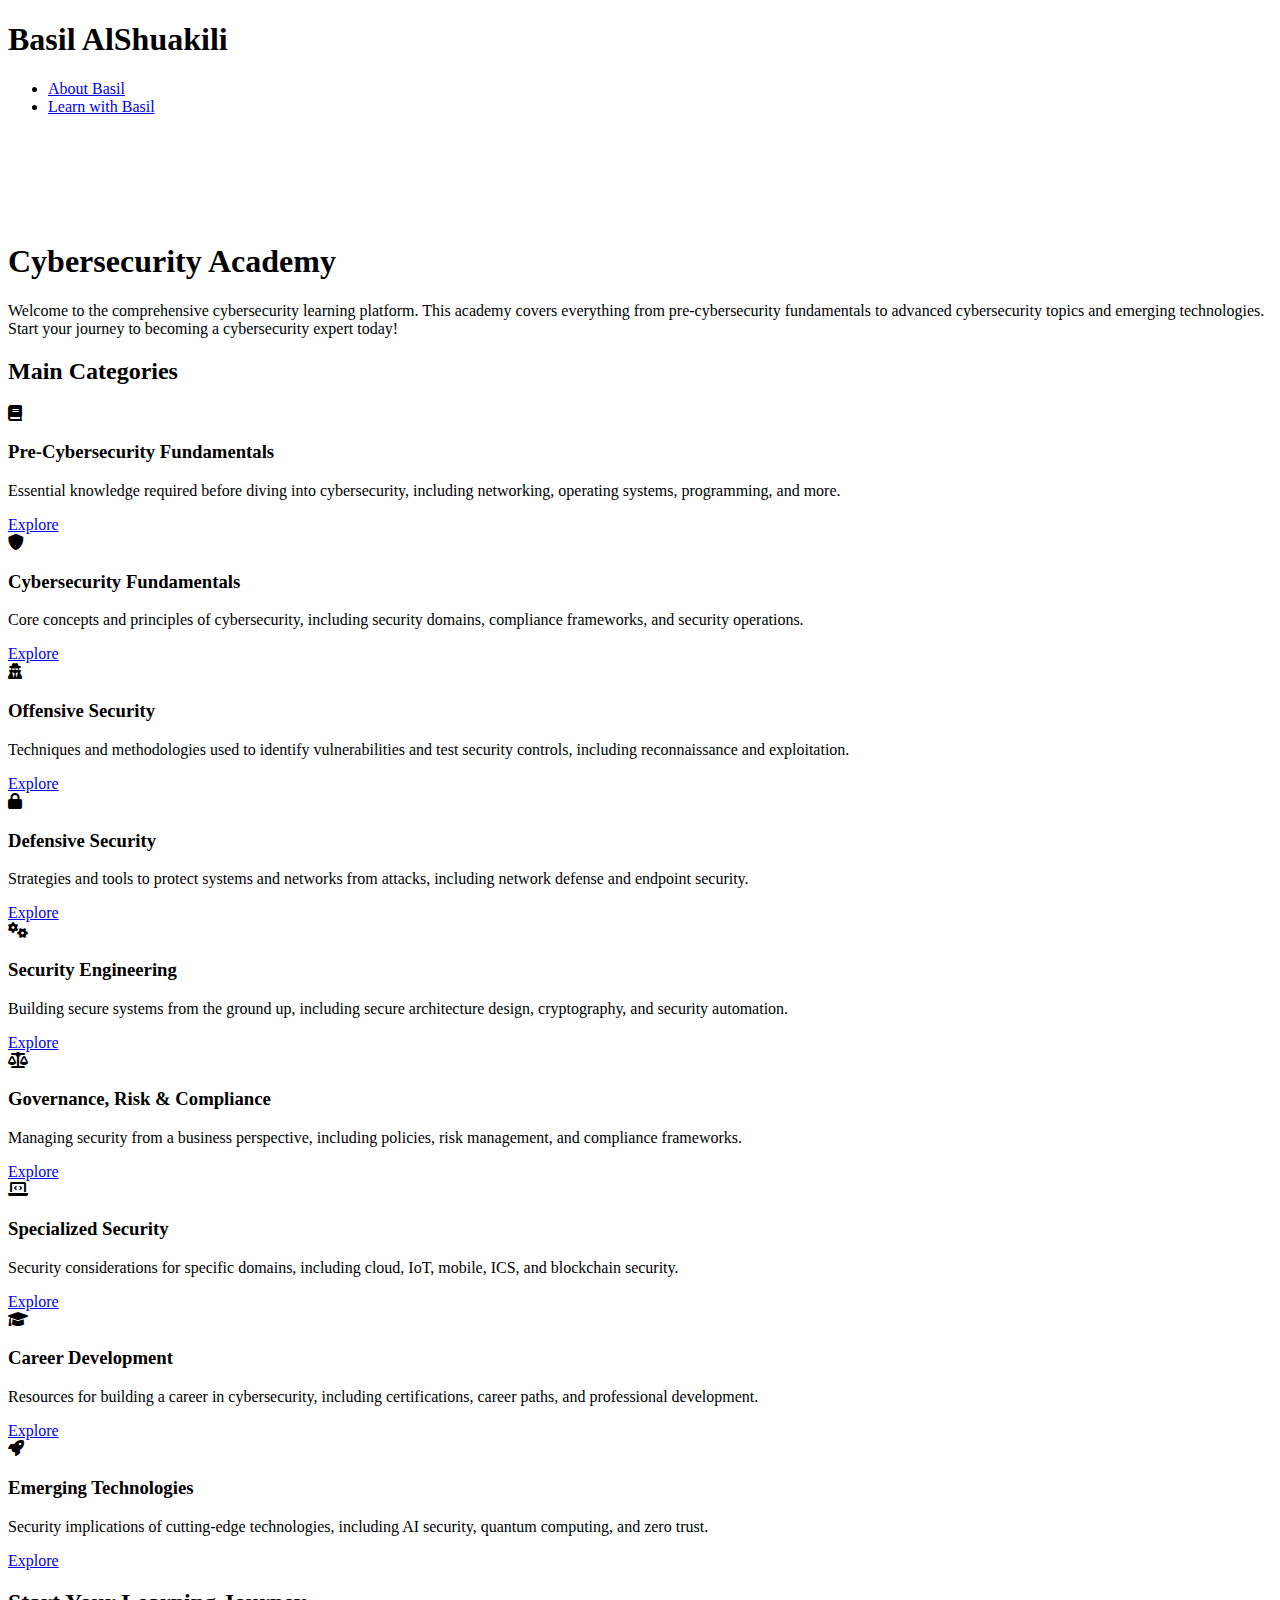
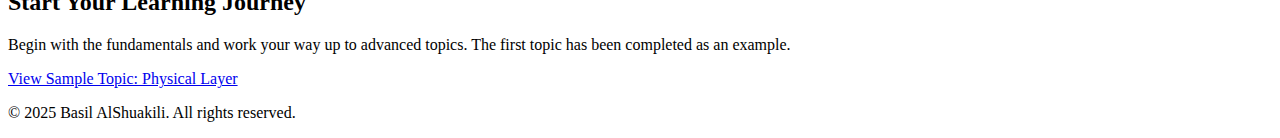
==== content/index.html @ eeabe6f6 "Update index.html" ====
<!DOCTYPE html>
<html lang="en">
<head>
    <meta charset="UTF-8">
    <meta name="viewport" content="width=device-width, initial-scale=1.0">
    <title>Learn with Basil - Cybersecurity Academy</title>
    <link rel="stylesheet" href="css/style.css">
    <link rel="stylesheet" href="https://cdnjs.cloudflare.com/ajax/libs/font-awesome/6.0.0-beta3/css/all.min.css">
</head>
<body>
    <header>
        <div class="container">
            <div class="logo">
                <h1>Basil <span>AlShuakili</span></h1>
            </div>
            <nav>
                <ul class="menu">
                    <li><a href="index.html">About Basil</a></li>
                    <li><a href="learn.html" class="active">Learn with Basil</a></li>
                </ul>
                <div class="hamburger">
                    <span></span>
                    <span></span>
                    <span></span>
                </div>
            </nav>
        </div>
    </header>

    <div class="content-area" style="margin-left: 0; padding-top: 90px;">
        <div class="content-section active">
            <h1>Cybersecurity Academy</h1>
            
            <div class="content-intro">
                <p>Welcome to the comprehensive cybersecurity learning platform. This academy covers everything from pre-cybersecurity fundamentals to advanced cybersecurity topics and emerging technologies. Start your journey to becoming a cybersecurity expert today!</p>
            </div>
            
            <div class="content-section-inner">
                <h2>Main Categories</h2>
                <div class="features-grid">
                    <div class="feature-card">
                        <div class="feature-icon">
                            <i class="fas fa-book"></i>
                        </div>
                        <h3>Pre-Cybersecurity Fundamentals</h3>
                        <p>Essential knowledge required before diving into cybersecurity, including networking, operating systems, programming, and more.</p>
                        <a href="content/pre-cybersecurity/index.html" class="btn primary">Explore</a>
                    </div>
                    
                    <div class="feature-card">
                        <div class="feature-icon">
                            <i class="fas fa-shield-alt"></i>
                        </div>
                        <h3>Cybersecurity Fundamentals</h3>
                        <p>Core concepts and principles of cybersecurity, including security domains, compliance frameworks, and security operations.</p>
                        <a href="content/cybersecurity-fundamentals/index.html" class="btn primary">Explore</a>
                    </div>
                    
                    <div class="feature-card">
                        <div class="feature-icon">
                            <i class="fas fa-user-secret"></i>
                        </div>
                        <h3>Offensive Security</h3>
                        <p>Techniques and methodologies used to identify vulnerabilities and test security controls, including reconnaissance and exploitation.</p>
                        <a href="content/offensive-security/index.html" class="btn primary">Explore</a>
                    </div>
                    
                    <div class="feature-card">
                        <div class="feature-icon">
                            <i class="fas fa-lock"></i>
                        </div>
                        <h3>Defensive Security</h3>
                        <p>Strategies and tools to protect systems and networks from attacks, including network defense and endpoint security.</p>
                        <a href="content/defensive-security/index.html" class="btn primary">Explore</a>
                    </div>
                    
                    <div class="feature-card">
                        <div class="feature-icon">
                            <i class="fas fa-cogs"></i>
                        </div>
                        <h3>Security Engineering</h3>
                        <p>Building secure systems from the ground up, including secure architecture design, cryptography, and security automation.</p>
                        <a href="content/security-engineering/index.html" class="btn primary">Explore</a>
                    </div>
                    
                    <div class="feature-card">
                        <div class="feature-icon">
                            <i class="fas fa-balance-scale"></i>
                        </div>
                        <h3>Governance, Risk & Compliance</h3>
                        <p>Managing security from a business perspective, including policies, risk management, and compliance frameworks.</p>
                        <a href="content/governance-risk-compliance/index.html" class="btn primary">Explore</a>
                    </div>
                    
                    <div class="feature-card">
                        <div class="feature-icon">
                            <i class="fas fa-laptop-code"></i>
                        </div>
                        <h3>Specialized Security</h3>
                        <p>Security considerations for specific domains, including cloud, IoT, mobile, ICS, and blockchain security.</p>
                        <a href="content/specialized-security/index.html" class="btn primary">Explore</a>
                    </div>
                    
                    <div class="feature-card">
                        <div class="feature-icon">
                            <i class="fas fa-graduation-cap"></i>
                        </div>
                        <h3>Career Development</h3>
                        <p>Resources for building a career in cybersecurity, including certifications, career paths, and professional development.</p>
                        <a href="content/career-development/index.html" class="btn primary">Explore</a>
                    </div>
                    
                    <div class="feature-card">
                        <div class="feature-icon">
                            <i class="fas fa-rocket"></i>
                        </div>
                        <h3>Emerging Technologies</h3>
                        <p>Security implications of cutting-edge technologies, including AI security, quantum computing, and zero trust.</p>
                        <a href="content/emerging-technologies/index.html" class="btn primary">Explore</a>
                    </div>
                </div>
                
                <div class="cta-container">
                    <h2>Start Your Learning Journey</h2>
                    <p>Begin with the fundamentals and work your way up to advanced topics. The first topic has been completed as an example.</p>
                    <a href="content/pre-cybersecurity/networking/osi-model/physical-layer/index.html" class="btn primary">View Sample Topic: Physical Layer</a>
                </div>
            </div>
        </div>
    </div>

    <footer>
        <div class="container">
            <p>&copy; 2025 Basil AlShuakili. All rights reserved.</p>
        </div>
    </footer>

    <script src="js/script.js"></script>
</body>
</html>
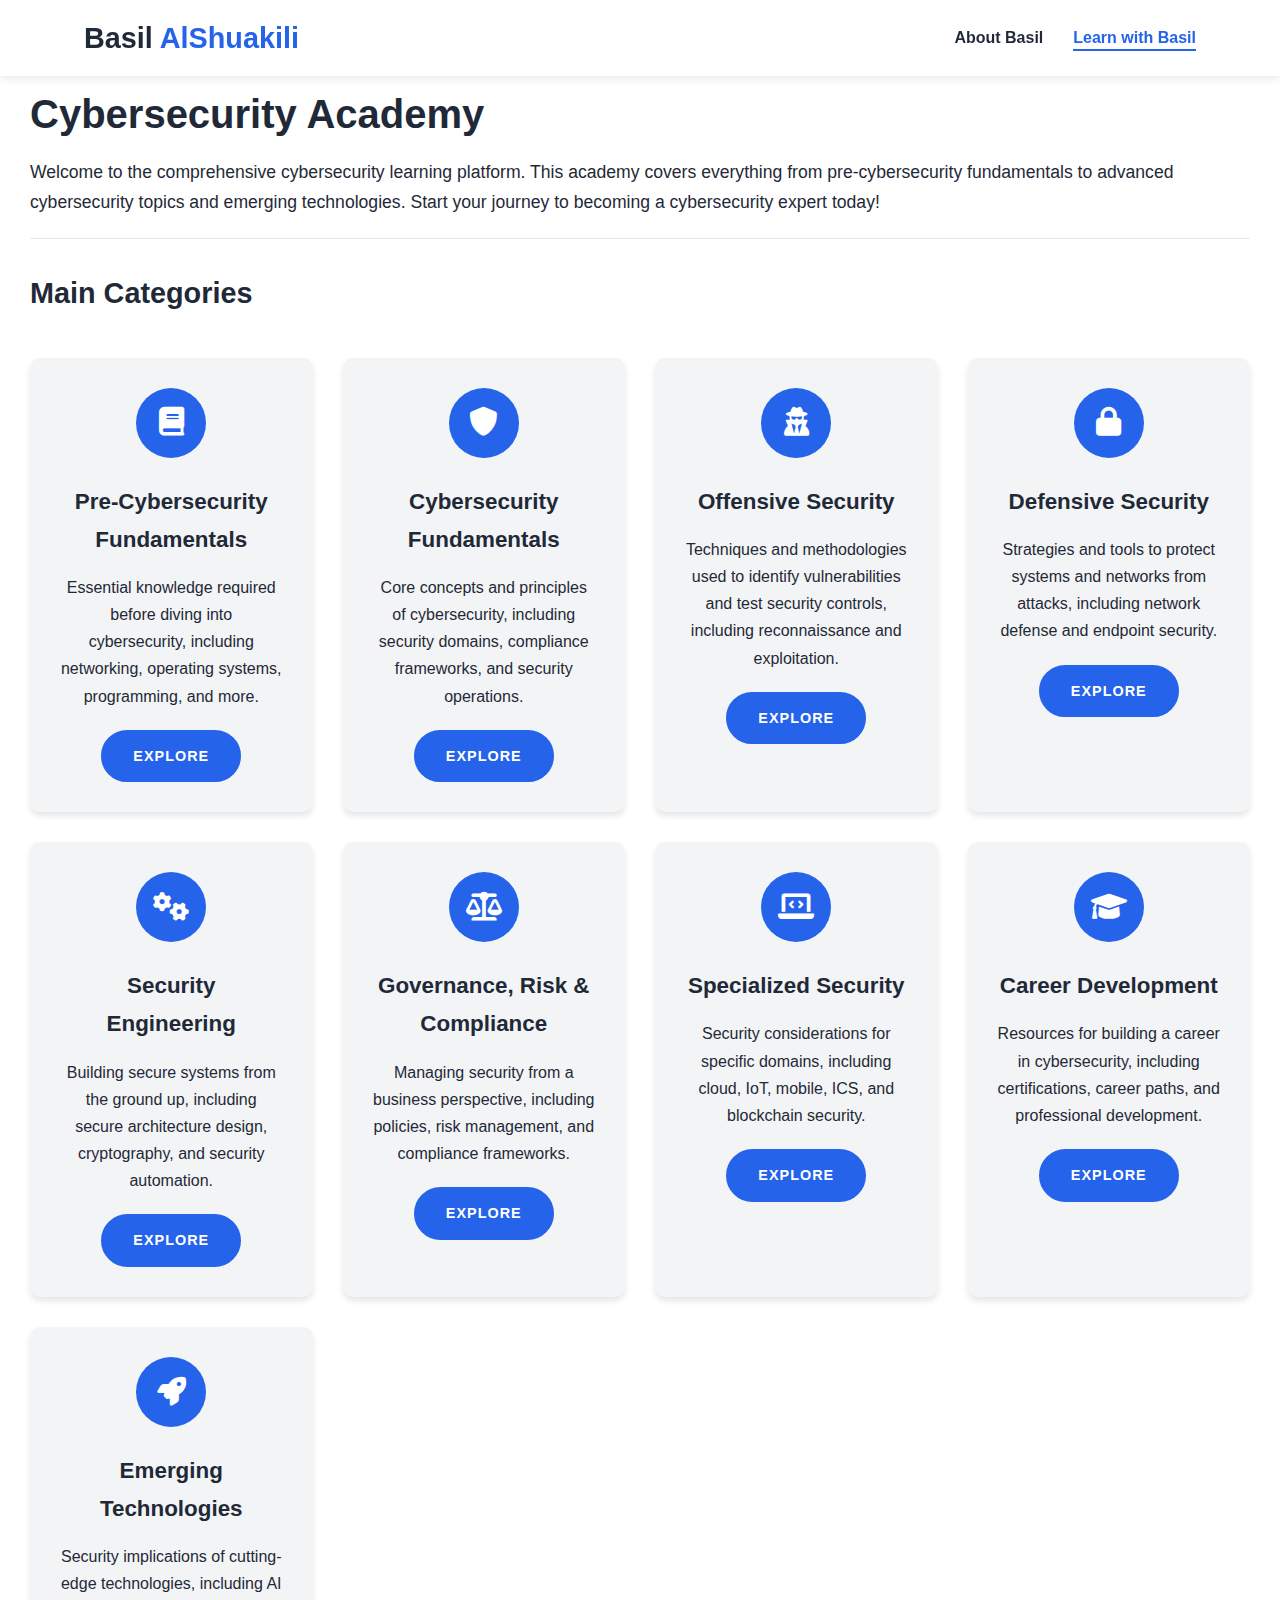
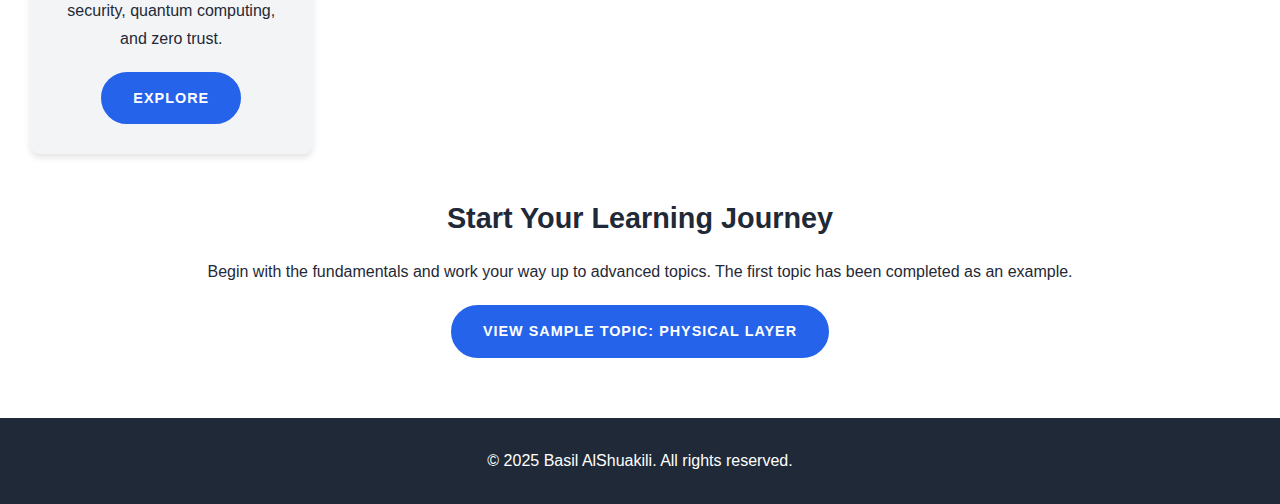
==== commit eb6f96f7: "Update index.html" ====
--- a/content/index.html
+++ b/content/index.html
@@ -4,7 +4,7 @@
     <meta charset="UTF-8">
     <meta name="viewport" content="width=device-width, initial-scale=1.0">
     <title>Learn with Basil - Cybersecurity Academy</title>
-    <link rel="stylesheet" href="css/style.css">
+    <link rel="stylesheet" href="../css/style.css">
     <link rel="stylesheet" href="https://cdnjs.cloudflare.com/ajax/libs/font-awesome/6.0.0-beta3/css/all.min.css">
 </head>
 <body>
@@ -135,6 +135,6 @@
         </div>
     </footer>
 
-    <script src="js/script.js"></script>
+    <script src="../js/script.js"></script>
 </body>
 </html>--- a/css/style.css
+++ b/css/style.css
@@ -0,0 +1,876 @@
+/* Base Styles */
+:root {
+    --primary-color: #2563eb;
+    --secondary-color: #1e40af;
+    --accent-color: #3b82f6;
+    --text-color: #1f2937;
+    --text-light: #6b7280;
+    --background-color: #ffffff;
+    --background-alt: #f3f4f6;
+    --sidebar-bg: #f8fafc;
+    --sidebar-hover: #e0e7ff;
+    --sidebar-active: #dbeafe;
+    --border-color: #e5e7eb;
+    --success-color: #10b981;
+    --info-color: #0ea5e9;
+    --warning-color: #f59e0b;
+    --danger-color: #ef4444;
+    --shadow: 0 4px 6px rgba(0, 0, 0, 0.1);
+    --transition: all 0.3s ease;
+    --mobile-menu-bg: rgba(255, 255, 255, 0.95);
+    --mobile-sidebar-bg: rgba(248, 250, 252, 0.98);
+}
+
+* {
+    margin: 0;
+    padding: 0;
+    box-sizing: border-box;
+}
+
+html {
+    scroll-behavior: smooth;
+}
+
+body {
+    font-family: 'Segoe UI', Tahoma, Geneva, Verdana, sans-serif;
+    line-height: 1.6;
+    color: var(--text-color);
+    background-color: var(--background-color);
+}
+
+.container {
+    width: 90%;
+    max-width: 1200px;
+    margin: 0 auto;
+    padding: 0 20px;
+}
+
+a {
+    text-decoration: none;
+    color: var(--primary-color);
+    transition: var(--transition);
+}
+
+ul {
+    list-style: none;
+}
+
+img {
+    max-width: 100%;
+    height: auto;
+}
+
+/* Header Styles */
+header {
+    position: fixed;
+    top: 0;
+    left: 0;
+    width: 100%;
+    background-color: rgba(255, 255, 255, 0.95);
+    box-shadow: 0 2px 10px rgba(0, 0, 0, 0.1);
+    z-index: 1000;
+    padding: 15px 0;
+    transition: var(--transition);
+}
+
+header .container {
+    display: flex;
+    justify-content: space-between;
+    align-items: center;
+}
+
+.logo h1 {
+    font-size: 1.8rem;
+    font-weight: 700;
+}
+
+.logo span {
+    color: var(--primary-color);
+}
+
+nav {
+    display: flex;
+    align-items: center;
+}
+
+.menu {
+    display: flex;
+}
+
+.menu li {
+    margin-left: 30px;
+}
+
+.menu a {
+    color: var(--text-color);
+    font-weight: 600;
+    position: relative;
+    padding: 5px 0;
+}
+
+.menu a:hover, .menu a.active {
+    color: var(--primary-color);
+}
+
+.menu a::after {
+    content: '';
+    position: absolute;
+    bottom: 0;
+    left: 0;
+    width: 0;
+    height: 2px;
+    background-color: var(--primary-color);
+    transition: var(--transition);
+}
+
+.menu a:hover::after, .menu a.active::after {
+    width: 100%;
+}
+
+.hamburger {
+    display: none;
+    flex-direction: column;
+    cursor: pointer;
+    z-index: 1010;
+}
+
+.hamburger span {
+    display: block;
+    width: 25px;
+    height: 3px;
+    background-color: var(--text-color);
+    margin: 3px 0;
+    transition: var(--transition);
+}
+
+/* Academy Container */
+.academy-container {
+    display: flex;
+    margin-top: 70px;
+    min-height: calc(100vh - 70px - 80px); /* Viewport height minus header and footer */
+}
+
+/* Sidebar Styles */
+.sidebar {
+    width: 300px;
+    background-color: var(--sidebar-bg);
+    border-right: 1px solid var(--border-color);
+    height: calc(100vh - 70px);
+    position: fixed;
+    overflow-y: auto;
+    transition: var(--transition);
+    padding-bottom: 20px;
+    z-index: 990;
+}
+
+.sidebar-content {
+    padding: 0 10px;
+}
+
+.search-box {
+    padding: 15px;
+    position: sticky;
+    top: 0;
+    background-color: var(--sidebar-bg);
+    z-index: 10;
+    display: flex;
+    border-bottom: 1px solid var(--border-color);
+}
+
+.search-box input {
+    flex: 1;
+    padding: 10px 15px;
+    border: 1px solid var(--border-color);
+    border-radius: 30px;
+    font-size: 0.9rem;
+    outline: none;
+    transition: var(--transition);
+}
+
+.search-box input:focus {
+    border-color: var(--primary-color);
+    box-shadow: 0 0 0 2px rgba(37, 99, 235, 0.2);
+}
+
+.search-box button {
+    background-color: var(--primary-color);
+    color: white;
+    border: none;
+    width: 40px;
+    height: 40px;
+    border-radius: 50%;
+    margin-left: 10px;
+    cursor: pointer;
+    transition: var(--transition);
+    display: flex;
+    align-items: center;
+    justify-content: center;
+}
+
+.search-box button:hover {
+    background-color: var(--secondary-color);
+}
+
+/* Category Styles */
+.main-categories > li {
+    margin-bottom: 5px;
+}
+
+.category-header, 
+.subcategory-header, 
+.topic-header {
+    display: flex;
+    align-items: center;
+    padding: 10px;
+    cursor: pointer;
+    border-radius: 5px;
+    transition: var(--transition);
+}
+
+.category-header {
+    background-color: var(--background-alt);
+    font-weight: 600;
+    font-size: 1.1rem;
+}
+
+.subcategory-header {
+    font-weight: 500;
+    font-size: 1rem;
+}
+
+.topic-header {
+    font-size: 0.95rem;
+}
+
+.category-header:hover, 
+.subcategory-header:hover, 
+.topic-header:hover {
+    background-color: var(--sidebar-hover);
+}
+
+.toggle-icon {
+    margin-right: 10px;
+    width: 20px;
+    height: 20px;
+    display: flex;
+    align-items: center;
+    justify-content: center;
+    font-size: 0.8rem;
+    transition: var(--transition);
+}
+
+.toggle-icon.active i {
+    transform: rotate(45deg);
+}
+
+.category-name, 
+.subcategory-name, 
+.topic-name {
+    flex: 1;
+}
+
+.subcategories, 
+.topics, 
+.subtopics {
+    max-height: 0;
+    overflow: hidden;
+    transition: max-height 0.3s ease;
+}
+
+.subcategories.active, 
+.topics.active, 
+.subtopics.active {
+    max-height: 2000px;
+}
+
+.subcategories {
+    padding-left: 15px;
+}
+
+.topics {
+    padding-left: 15px;
+}
+
+.subtopics {
+    padding-left: 30px;
+}
+
+.subtopics li {
+    padding: 8px 0 8px 20px;
+    position: relative;
+}
+
+.subtopics li::before {
+    content: '';
+    position: absolute;
+    left: 0;
+    top: 16px;
+    width: 6px;
+    height: 6px;
+    border-radius: 50%;
+    background-color: var(--primary-color);
+}
+
+.subtopics a {
+    color: var(--text-color);
+    font-size: 0.9rem;
+    transition: var(--transition);
+}
+
+.subtopics a:hover {
+    color: var(--primary-color);
+}
+
+.subtopics a.active {
+    color: var(--primary-color);
+    font-weight: 600;
+}
+
+/* Search highlight */
+.search-highlight {
+    background-color: rgba(59, 130, 246, 0.1);
+    border-radius: 3px;
+    padding: 2px 0;
+}
+
+/* Content Area */
+.content-area {
+    flex: 1;
+    margin-left: 300px;
+    padding: 20px 30px;
+}
+
+#breadcrumbs {
+    display: flex;
+    flex-wrap: wrap;
+    margin-bottom: 20px;
+    font-size: 0.9rem;
+    color: var(--text-light);
+}
+
+.breadcrumb-item {
+    position: relative;
+    padding-right: 25px;
+    margin-bottom: 5px;
+}
+
+.breadcrumb-item:not(:last-child)::after {
+    content: '>';
+    position: absolute;
+    right: 10px;
+    top: 0;
+}
+
+.breadcrumb-item:last-child {
+    color: var(--primary-color);
+    font-weight: 600;
+}
+
+/* Content Sections */
+.content-section {
+    display: none;
+}
+
+.content-section.active {
+    display: block;
+}
+
+.content-section h1 {
+    font-size: 2.5rem;
+    margin-bottom: 20px;
+    color: var(--text-color);
+    line-height: 1.2;
+}
+
+.content-section h2 {
+    font-size: 1.8rem;
+    margin: 30px 0 15px;
+    color: var(--text-color);
+}
+
+.content-section h3 {
+    font-size: 1.4rem;
+    margin: 25px 0 15px;
+    color: var(--text-color);
+}
+
+.content-meta {
+    display: flex;
+    flex-wrap: wrap;
+    margin-bottom: 20px;
+    color: var(--text-light);
+    font-size: 0.9rem;
+}
+
+.meta-item {
+    margin-right: 20px;
+    margin-bottom: 10px;
+    display: flex;
+    align-items: center;
+}
+
+.meta-item i {
+    margin-right: 5px;
+}
+
+.content-intro {
+    font-size: 1.1rem;
+    line-height: 1.7;
+    margin-bottom: 30px;
+    padding-bottom: 20px;
+    border-bottom: 1px solid var(--border-color);
+}
+
+.content-section-inner {
+    font-size: 1rem;
+    line-height: 1.7;
+}
+
+.content-section-inner p {
+    margin-bottom: 20px;
+}
+
+.content-section-inner ul, 
+.content-section-inner ol {
+    margin-bottom: 20px;
+    padding-left: 20px;
+}
+
+.content-section-inner ul li, 
+.content-section-inner ol li {
+    margin-bottom: 10px;
+    position: relative;
+    padding-left: 5px;
+}
+
+.content-section-inner ul {
+    list-style-type: disc;
+}
+
+.content-section-inner ol {
+    list-style-type: decimal;
+}
+
+/* Image Container */
+.image-container {
+    margin: 30px 0;
+    text-align: center;
+}
+
+.content-image {
+    max-width: 100%;
+    border-radius: 5px;
+    box-shadow: var(--shadow);
+}
+
+.image-caption {
+    margin-top: 10px;
+    font-size: 0.9rem;
+    color: var(--text-light);
+    font-style: italic;
+}
+
+/* Tables */
+.table-container {
+    margin: 30px 0;
+    overflow-x: auto;
+}
+
+table {
+    width: 100%;
+    border-collapse: collapse;
+    border: 1px solid var(--border-color);
+}
+
+th, td {
+    padding: 12px 15px;
+    text-align: left;
+    border-bottom: 1px solid var(--border-color);
+}
+
+th {
+    background-color: var(--background-alt);
+    font-weight: 600;
+}
+
+tr:nth-child(even) {
+    background-color: var(--background-alt);
+}
+
+/* Info Box */
+.info-box {
+    background-color: #e0f2fe;
+    border-left: 4px solid var(--info-color);
+    padding: 20px;
+    margin: 30px 0;
+    border-radius: 5px;
+}
+
+.info-box h3 {
+    color: var(--info-color);
+    margin-top: 0;
+    margin-bottom: 10px;
+}
+
+/* Next Steps */
+.next-steps {
+    margin-top: 40px;
+    padding: 20px;
+    background-color: var(--background-alt);
+    border-radius: 5px;
+}
+
+.next-steps h3 {
+    margin-top: 0;
+}
+
+.next-steps ul {
+    margin-bottom: 0;
+}
+
+/* Welcome Content */
+.features-grid {
+    display: grid;
+    grid-template-columns: repeat(auto-fit, minmax(250px, 1fr));
+    gap: 30px;
+    margin: 40px 0;
+}
+
+.feature-card {
+    background-color: var(--background-alt);
+    padding: 30px;
+    border-radius: 10px;
+    text-align: center;
+    transition: var(--transition);
+    box-shadow: var(--shadow);
+}
+
+.feature-card:hover {
+    transform: translateY(-5px);
+}
+
+.feature-icon {
+    width: 70px;
+    height: 70px;
+    background-color: var(--primary-color);
+    color: white;
+    border-radius: 50%;
+    display: flex;
+    align-items: center;
+    justify-content: center;
+    font-size: 1.8rem;
+    margin: 0 auto 20px;
+}
+
+.feature-card h3 {
+    margin-bottom: 15px;
+}
+
+.cta-container {
+    text-align: center;
+    margin: 40px 0;
+}
+
+.btn {
+    display: inline-block;
+    padding: 12px 30px;
+    border-radius: 30px;
+    font-weight: 600;
+    text-transform: uppercase;
+    letter-spacing: 1px;
+    transition: var(--transition);
+    cursor: pointer;
+    font-size: 0.9rem;
+}
+
+.btn.primary {
+    background-color: var(--primary-color);
+    color: white;
+    border: 2px solid var(--primary-color);
+}
+
+.btn.secondary {
+    background-color: transparent;
+    color: var(--primary-color);
+    border: 2px solid var(--primary-color);
+}
+
+.btn.primary:hover {
+    background-color: var(--secondary-color);
+    border-color: var(--secondary-color);
+    transform: translateY(-3px);
+    box-shadow: var(--shadow);
+}
+
+.btn.secondary:hover {
+    background-color: var(--primary-color);
+    color: white;
+    transform: translateY(-3px);
+    box-shadow: var(--shadow);
+}
+
+/* Placeholder Content */
+.placeholder-message {
+    text-align: center;
+    padding: 50px 20px;
+    background-color: var(--background-alt);
+    border-radius: 10px;
+    margin: 30px 0;
+}
+
+.placeholder-icon {
+    font-size: 3rem;
+    color: var(--primary-color);
+    margin-bottom: 20px;
+}
+
+/* Template */
+.template {
+    display: none;
+}
+
+/* Footer */
+footer {
+    background-color: var(--text-color);
+    color: white;
+    padding: 30px 0;
+    text-align: center;
+}
+
+/* Sidebar Toggle Button for Mobile */
+.sidebar-toggle {
+    position: fixed;
+    bottom: 20px;
+    right: 20px;
+    width: 50px;
+    height: 50px;
+    background-color: var(--primary-color);
+    color: white;
+    border-radius: 50%;
+    display: none;
+    align-items: center;
+    justify-content: center;
+    font-size: 1.5rem;
+    cursor: pointer;
+    box-shadow: var(--shadow);
+    z-index: 1000;
+}
+
+/* Responsive Styles */
+@media screen and (max-width: 992px) {
+    .sidebar {
+        width: 280px;
+        transform: translateX(-280px);
+        background-color: var(--mobile-sidebar-bg);
+        box-shadow: 2px 0 10px rgba(0, 0, 0, 0.1);
+        z-index: 995;
+    }
+    
+    .sidebar.active {
+        transform: translateX(0);
+    }
+    
+    .content-area {
+        margin-left: 0;
+        width: 100%;
+    }
+    
+    .hamburger {
+        display: flex;
+    }
+    
+    .menu {
+        position: fixed;
+        top: 70px;
+        left: -100%;
+        width: 100%;
+        height: calc(100vh - 70px);
+        background-color: var(--mobile-menu-bg);
+        flex-direction: column;
+        align-items: center;
+        justify-content: center;
+        transition: var(--transition);
+        z-index: 990;
+    }
+    
+    .menu.active {
+        left: 0;
+    }
+    
+    .menu li {
+        margin: 20px 0;
+    }
+    
+    .hamburger.active span:nth-child(1) {
+        transform: rotate(45deg) translate(5px, 6px);
+    }
+    
+    .hamburger.active span:nth-child(2) {
+        opacity: 0;
+    }
+    
+    .hamburger.active span:nth-child(3) {
+        transform: rotate(-45deg) translate(5px, -6px);
+    }
+    
+    .content-section h1 {
+        font-size: 2rem;
+    }
+    
+    .content-section h2 {
+        font-size: 1.5rem;
+    }
+    
+    .content-section h3 {
+        font-size: 1.2rem;
+    }
+    
+    .sidebar-toggle {
+        display: flex;
+    }
+}
+
+@media screen and (max-width: 768px) {
+    .features-grid {
+        grid-template-columns: 1fr;
+    }
+    
+    .content-meta {
+        flex-direction: column;
+    }
+    
+    .meta-item {
+        margin-bottom: 10px;
+    }
+    
+    .content-area {
+        padding: 15px;
+    }
+    
+    .content-section h1 {
+        font-size: 1.8rem;
+    }
+    
+    .content-intro {
+        font-size: 1rem;
+    }
+    
+    .btn {
+        padding: 10px 20px;
+        font-size: 0.85rem;
+    }
+}
+
+@media screen and (max-width: 480px) {
+    .logo h1 {
+        font-size: 1.5rem;
+    }
+    
+    .container {
+        width: 95%;
+        padding: 0 10px;
+    }
+    
+    .content-section h1 {
+        font-size: 1.6rem;
+    }
+    
+    .content-section h2 {
+        font-size: 1.3rem;
+    }
+    
+    .content-section h3 {
+        font-size: 1.1rem;
+    }
+    
+    .feature-card {
+        padding: 20px;
+    }
+    
+    .feature-icon {
+        width: 60px;
+        height: 60px;
+        font-size: 1.5rem;
+    }
+    
+    .sidebar {
+        width: 260px;
+        transform: translateX(-260px);
+    }
+}
+
+/* Touch-friendly improvements */
+@media (hover: none) {
+    .category-header, 
+    .subcategory-header, 
+    .topic-header,
+    .subtopics a,
+    .btn,
+    .menu a {
+        padding: 12px 10px;  /* Larger touch targets */
+    }
+    
+    .subtopics li {
+        padding: 0 0 0 20px;
+    }
+    
+    .toggle-icon {
+        width: 24px;
+        height: 24px;
+    }
+    
+    .search-box input {
+        height: 44px;
+    }
+    
+    .search-box button {
+        width: 44px;
+        height: 44px;
+    }
+}
+
+/* Dark mode support (optional) */
+@media (prefers-color-scheme: dark) {
+    :root {
+        --text-color: #e5e7eb;
+        --text-light: #9ca3af;
+        --background-color: #111827;
+        --background-alt: #1f2937;
+        --sidebar-bg: #0f172a;
+        --sidebar-hover: #1e293b;
+        --sidebar-active: #1e40af;
+        --border-color: #374151;
+        --mobile-menu-bg: rgba(17, 24, 39, 0.95);
+        --mobile-sidebar-bg: rgba(15, 23, 42, 0.98);
+    }
+    
+    .info-box {
+        background-color: #1e3a8a;
+        border-left-color: #3b82f6;
+    }
+    
+    .info-box h3 {
+        color: #93c5fd;
+    }
+    
+    header {
+        background-color: rgba(17, 24, 39, 0.95);
+    }
+    
+    .hamburger span {
+        background-color: var(--text-color);
+    }
+    
+    .search-box input {
+        background-color: var(--background-alt);
+        color: var(--text-color);
+    }
+    
+    table {
+        border-color: var(--border-color);
+    }
+    
+    th, td {
+        border-color: var(--border-color);
+    }
+}
